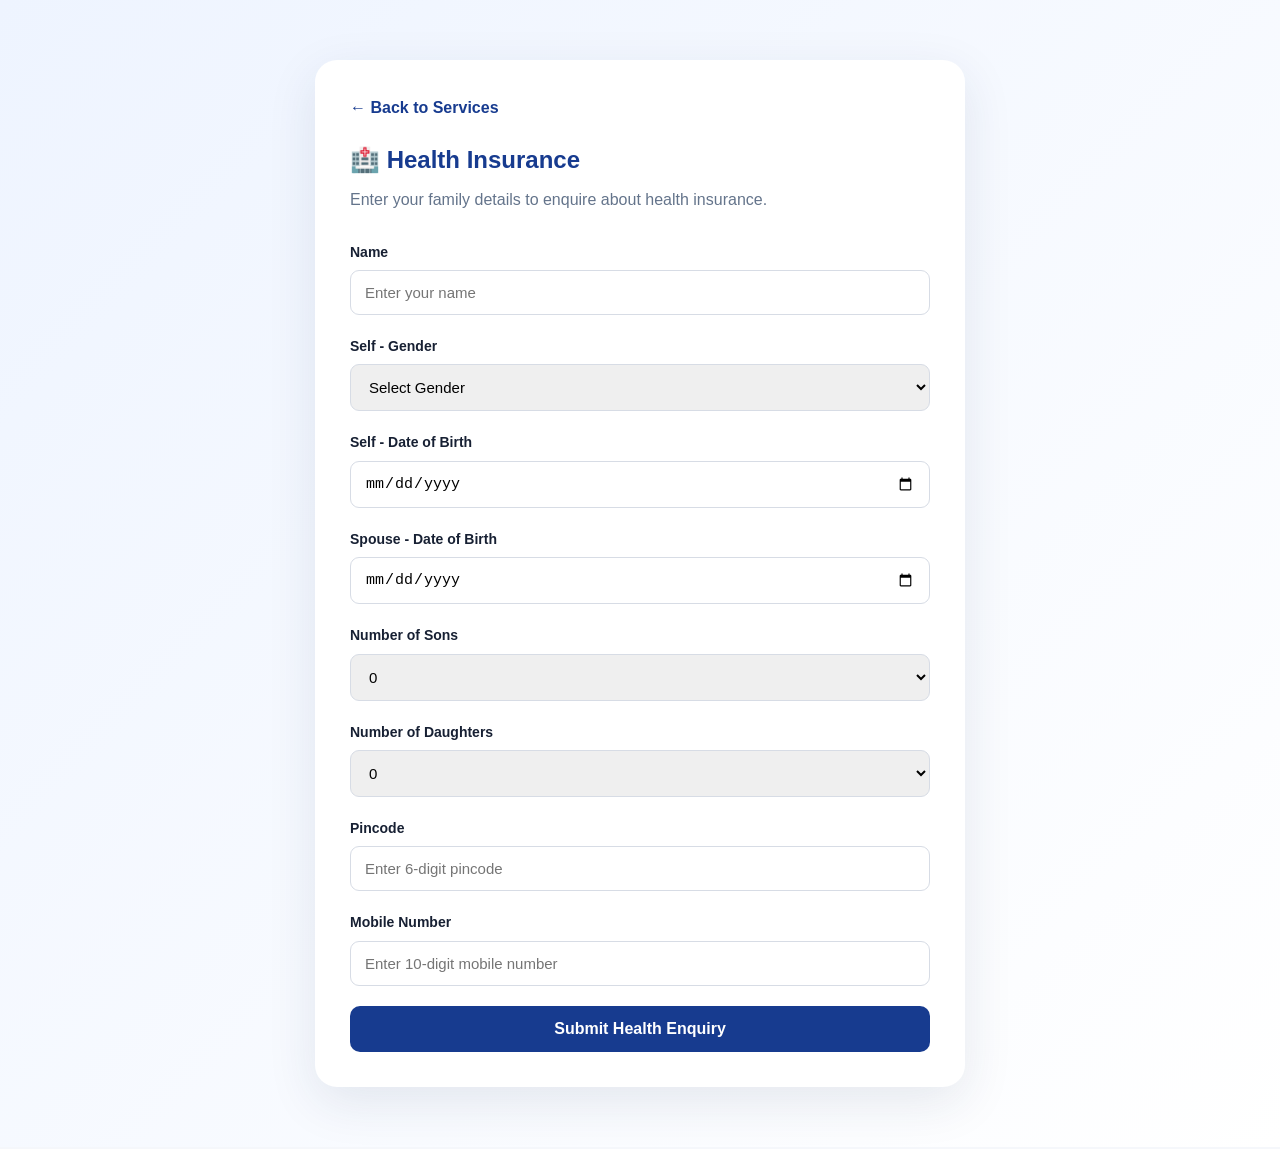
==== health-insurance.html @ 6e9e3ba7 "second commit" ====
<!DOCTYPE html>
<html lang="en">
<head>
    <meta charset="UTF-8">
    <meta name="viewport" content="width=device-width, initial-scale=1.0">

    <title>Health Insurance | AJ KALAI ASSOCIATES</title>

    <link rel="stylesheet" href="style.css">
</head>

<body>

<section class="form-page">

    <div class="form-container">

        <a href="index.html" class="back-link">
            ← Back to Services
        </a>

        <h1>🏥 Health Insurance</h1>

        <p class="subtitle">
            Enter your family details to enquire about health insurance.
        </p>

        <div id="successMessage" class="success-message"></div>

        <form class="service-form" data-service="health">

            <div class="form-group">
                <label for="name">Name</label>

                <input
                    type="text"
                    id="name"
                    name="name"
                    placeholder="Enter your name"
                    required
                >
            </div>


            <div class="form-group">

                <label for="gender">
                    Self - Gender
                </label>

                <select
                    id="gender"
                    name="gender"
                    required
                >
                    <option value="">
                        Select Gender
                    </option>

                    <option value="Male">
                        Male
                    </option>

                    <option value="Female">
                        Female
                    </option>
                </select>

            </div>


            <div class="form-group">

                <label for="selfDob">
                    Self - Date of Birth
                </label>

                <input
                    type="date"
                    id="selfDob"
                    name="selfDob"
                    required
                >

            </div>


            <div class="form-group">

                <label for="spouseDob">
                    Spouse - Date of Birth
                </label>

                <input
                    type="date"
                    id="spouseDob"
                    name="spouseDob"
                >

            </div>


            <div class="form-group">

                <label for="sonCount">
                    Number of Sons
                </label>

                <select
                    id="sonCount"
                    name="sonCount"
                >
                    <option value="0">0</option>
                    <option value="1">1</option>
                    <option value="2">2</option>
                </select>

            </div>


            <div id="sonFields" class="dynamic-fields"></div>


            <div class="form-group">

                <label for="daughterCount">
                    Number of Daughters
                </label>

                <select
                    id="daughterCount"
                    name="daughterCount"
                >
                    <option value="0">0</option>
                    <option value="1">1</option>
                    <option value="2">2</option>
                </select>

            </div>


            <div id="daughterFields" class="dynamic-fields"></div>


            <div class="form-group">

                <label for="pincode">
                    Pincode
                </label>

                <input
                    type="text"
                    id="pincode"
                    name="pincode"
                    maxlength="6"
                    inputmode="numeric"
                    placeholder="Enter 6-digit pincode"
                    required
                >

            </div>


            <div class="form-group">

                <label for="mobile">
                    Mobile Number
                </label>

                <input
                    type="tel"
                    id="mobile"
                    name="mobile"
                    maxlength="10"
                    inputmode="numeric"
                    placeholder="Enter 10-digit mobile number"
                    required
                >

            </div>


            <button
                type="submit"
                class="submit-btn"
            >
                Submit Health Enquiry
            </button>

        </form>

    </div>

</section>

<script src="script.js"></script>

</body>
</html>
---- style.css ----
* {
    margin: 0;
    padding: 0;
    box-sizing: border-box;
}

html {
    scroll-behavior: smooth;
}

body {
    font-family: Arial, Helvetica, sans-serif;
    background: #f5f7fb;
    color: #172033;
    line-height: 1.6;
}


/* HEADER */

.header {
    position: sticky;
    top: 0;
    z-index: 1000;

    display: flex;
    justify-content: space-between;
    align-items: center;

    padding: 16px 7%;

    background: rgba(255,255,255,0.96);
    backdrop-filter: blur(12px);

    border-bottom: 1px solid #e5e7eb;
}

.brand {
    display: flex;
    align-items: center;
    gap: 12px;
}

.logo {
    width: 48px;
    height: 48px;

    display: flex;
    justify-content: center;
    align-items: center;

    border-radius: 14px;

    background: #173b8f;
    color: white;

    font-size: 20px;
    font-weight: 800;
}

.brand h1 {
    font-size: 18px;
    color: #173b8f;
}

.brand p {
    font-size: 12px;
    color: #64748b;
}

.header-contact {
    display: flex;
    gap: 20px;
}

.header-contact a {
    text-decoration: none;
    color: #173b8f;
    font-weight: 600;
    font-size: 14px;
}


/* HERO */

.hero {
    min-height: 520px;

    display: flex;
    justify-content: center;
    align-items: center;

    text-align: center;

    padding: 70px 20px;

    background:
        radial-gradient(circle at top right, #dce8ff, transparent 40%),
        linear-gradient(135deg, #eef4ff, #ffffff);
}

.hero-content {
    max-width: 800px;
}

.badge {
    display: inline-block;

    padding: 7px 16px;

    border-radius: 30px;

    background: #e7efff;
    color: #173b8f;

    font-size: 12px;
    font-weight: 800;
    letter-spacing: 1px;
}

.hero h2 {
    margin-top: 20px;

    font-size: clamp(34px, 6vw, 64px);

    color: #173b8f;
}

.hero p {
    margin-top: 15px;

    font-size: 19px;
    color: #526075;
}

.hero-owner {
    font-weight: 700;
    color: #172033 !important;
}

.hero-buttons {
    margin-top: 30px;

    display: flex;
    justify-content: center;
    gap: 14px;

    flex-wrap: wrap;
}

.btn {
    padding: 13px 24px;

    border-radius: 10px;

    text-decoration: none;

    font-weight: 700;
}

.btn.primary {
    background: #173b8f;
    color: white;
}

.btn.secondary {
    background: white;
    color: #173b8f;

    border: 1px solid #d4dbea;
}


/* SERVICES */

.services-section {
    padding: 90px 7%;
}

.section-title {
    text-align: center;
    max-width: 650px;
    margin: auto;
}

.section-title span {
    color: #173b8f;
    font-size: 13px;
    font-weight: 800;
    letter-spacing: 1px;
}

.section-title h2 {
    margin-top: 8px;
    font-size: 36px;
}

.section-title p {
    margin-top: 8px;
    color: #64748b;
}

.services-grid {
    margin-top: 45px;

    display: grid;

    grid-template-columns:
        repeat(3, minmax(0, 1fr));

    gap: 22px;
}

.service-card {
    display: block;

    padding: 30px;

    background: white;

    border: 1px solid #e6eaf1;

    border-radius: 20px;

    text-decoration: none;

    color: inherit;

    transition:
        transform .25s ease,
        box-shadow .25s ease;
}

.service-card:hover {
    transform: translateY(-7px);

    box-shadow:
        0 18px 45px rgba(25, 45, 90, .12);
}

.service-icon {
    width: 58px;
    height: 58px;

    display: flex;
    justify-content: center;
    align-items: center;

    border-radius: 15px;

    background: #eef4ff;

    font-size: 28px;
}

.service-card h3 {
    margin-top: 20px;
    font-size: 21px;
}

.service-card p {
    margin-top: 9px;

    color: #64748b;

    font-size: 14px;
}

.service-link {
    display: inline-block;

    margin-top: 20px;

    color: #173b8f;

    font-weight: 700;

    font-size: 14px;
}


/* CONTACT */

.contact-section {
    padding: 20px 7% 90px;
}

.contact-box {
    max-width: 900px;
    margin: auto;

    padding: 55px 25px;

    text-align: center;

    background: #173b8f;
    color: white;

    border-radius: 25px;
}

.contact-box .badge {
    background: rgba(255,255,255,.15);
    color: white;
}

.contact-box h2 {
    margin-top: 15px;
    font-size: 34px;
}

.contact-box p {
    margin-top: 8px;
    opacity: .85;
}

.phone-buttons {
    margin-top: 25px;

    display: flex;
    justify-content: center;
    gap: 12px;

    flex-wrap: wrap;
}

.phone-buttons a {
    padding: 12px 20px;

    background: white;

    color: #173b8f;

    border-radius: 9px;

    text-decoration: none;

    font-weight: 700;
}


/* FOOTER */

.footer {
    padding: 35px 20px;

    text-align: center;

    background: #101827;

    color: white;
}

.footer h3 {
    color: white;
}

.footer p {
    margin-top: 5px;

    color: #aeb8ca;

    font-size: 13px;
}


/* FORM PAGES */

.form-page {
    min-height: 100vh;

    padding: 60px 20px;

    background:
        linear-gradient(
            135deg,
            #eef4ff,
            #ffffff
        );
}

.form-container {
    max-width: 650px;

    margin: auto;

    background: white;

    padding: 35px;

    border-radius: 22px;

    box-shadow:
        0 15px 50px rgba(25,45,90,.10);
}

.form-container h1 {
    color: #173b8f;

    margin-bottom: 8px;
}

.form-container .subtitle {
    color: #64748b;

    margin-bottom: 28px;
}

.form-group {
    margin-bottom: 20px;
}

.form-group label {
    display: block;

    margin-bottom: 7px;

    font-weight: 700;

    font-size: 14px;
}

.form-group input,
.form-group select,
.form-group textarea {
    width: 100%;

    padding: 13px 14px;

    border: 1px solid #d7dce5;

    border-radius: 9px;

    font-size: 15px;

    outline: none;
}

.form-group input:focus,
.form-group select:focus,
.form-group textarea:focus {
    border-color: #173b8f;

    box-shadow:
        0 0 0 3px rgba(23,59,143,.08);
}

.form-group textarea {
    min-height: 130px;

    resize: vertical;
}

.submit-btn {
    width: 100%;

    padding: 14px;

    border: none;

    border-radius: 10px;

    background: #173b8f;

    color: white;

    font-size: 16px;

    font-weight: 700;

    cursor: pointer;
}

.submit-btn:hover {
    background: #102e72;
}

.back-link {
    display: inline-block;

    margin-bottom: 20px;

    color: #173b8f;

    text-decoration: none;

    font-weight: 700;
}

.dynamic-fields {
    margin-top: 10px;
}


/* SUCCESS */

.success-message {
    display: none;

    padding: 15px;

    margin-bottom: 20px;

    border-radius: 10px;

    background: #e9f9ef;

    color: #18713b;

    font-weight: 600;
}


/* MOBILE */

@media (max-width: 900px) {

    .services-grid {
        grid-template-columns:
            repeat(2, minmax(0, 1fr));
    }

}

@media (max-width: 650px) {

    .header {
        flex-direction: column;
        gap: 12px;
    }

    .header-contact {
        flex-direction: column;
        gap: 3px;
        align-items: center;
    }

    .hero {
        min-height: 460px;
    }

    .hero h2 {
        font-size: 36px;
    }

    .services-section {
        padding: 65px 5%;
    }

    .services-grid {
        grid-template-columns: 1fr;
    }

    .form-container {
        padding: 25px 20px;
    }

}
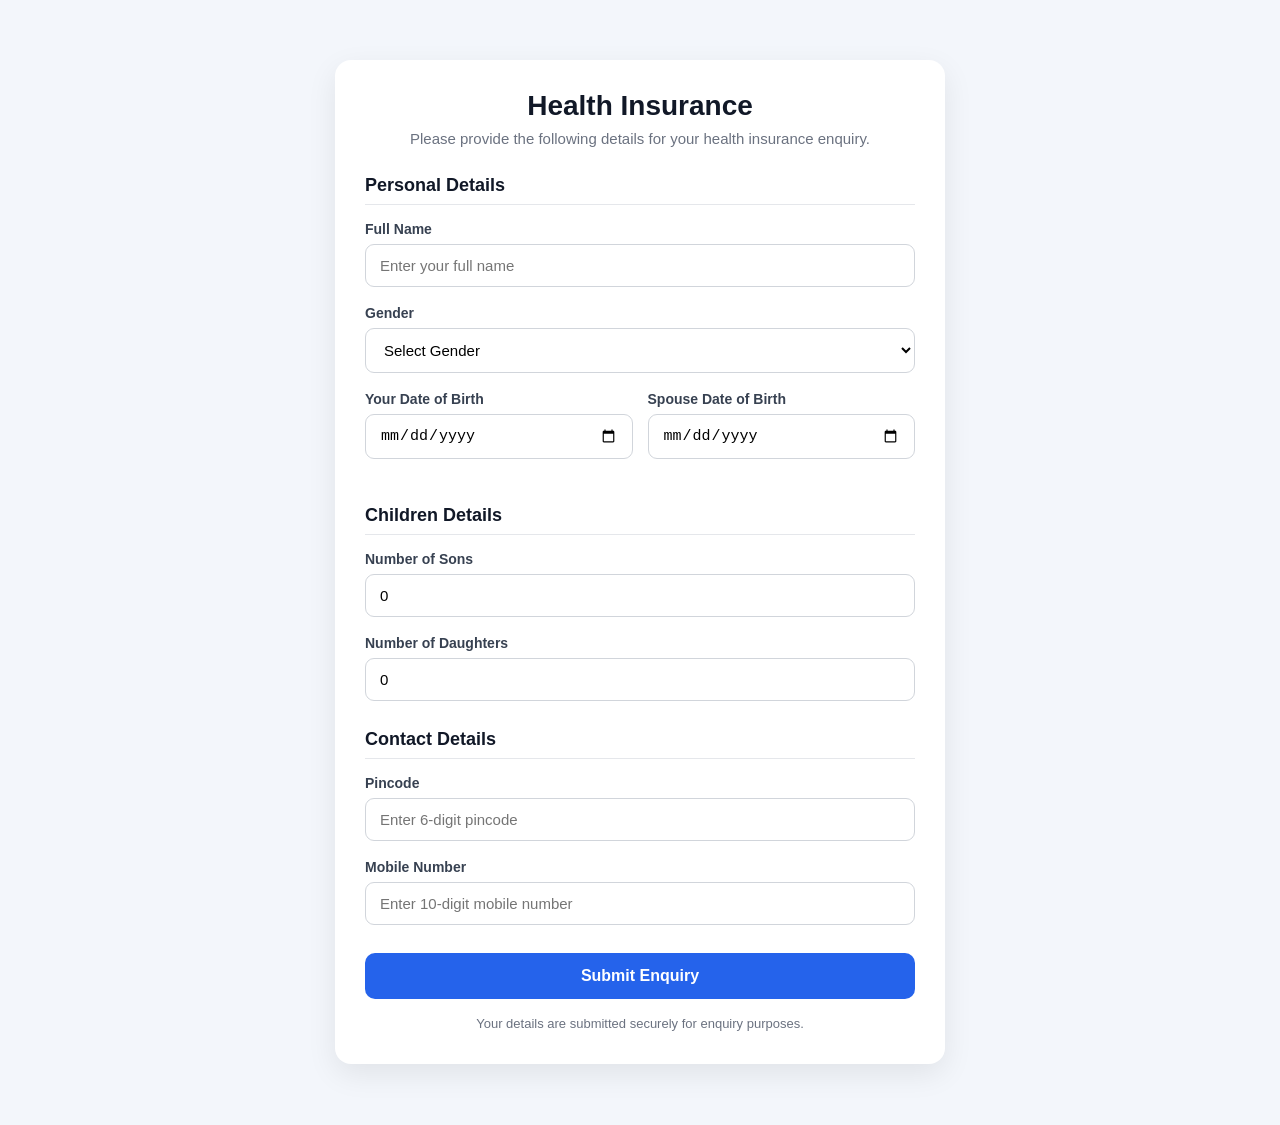
==== commit 7ef3772a: "4rd" ====
--- a/health-insurance.html
+++ b/health-insurance.html
@@ -1,200 +1,442 @@
 <!DOCTYPE html>
 <html lang="en">
+
 <head>
     <meta charset="UTF-8">
-    <meta name="viewport" content="width=device-width, initial-scale=1.0">
-
-    <title>Health Insurance | AJ KALAI ASSOCIATES</title>
-
-    <link rel="stylesheet" href="style.css">
+
+    <meta
+        name="viewport"
+        content="width=device-width, initial-scale=1.0"
+    >
+
+    <title>Health Insurance - AJ KALAI ASSOCIATES</title>
+
+    <style>
+
+        * {
+            box-sizing: border-box;
+        }
+
+        body {
+            margin: 0;
+            padding: 0;
+            font-family: Arial, Helvetica, sans-serif;
+            background: #f3f6fb;
+            color: #1f2937;
+        }
+
+        .container {
+            width: 100%;
+            max-width: 650px;
+            margin: 40px auto;
+            padding: 20px;
+        }
+
+        .form-card {
+            background: #ffffff;
+            border-radius: 16px;
+            padding: 30px;
+            box-shadow: 0 10px 30px rgba(0, 0, 0, 0.08);
+        }
+
+        .header {
+            text-align: center;
+            margin-bottom: 28px;
+        }
+
+        .header h1 {
+            margin: 0 0 8px;
+            font-size: 28px;
+            color: #111827;
+        }
+
+        .header p {
+            margin: 0;
+            color: #6b7280;
+            font-size: 15px;
+        }
+
+        .form-group {
+            margin-bottom: 18px;
+        }
+
+        label {
+            display: block;
+            margin-bottom: 7px;
+            font-size: 14px;
+            font-weight: 600;
+            color: #374151;
+        }
+
+        input,
+        select {
+            width: 100%;
+            padding: 12px 14px;
+            border: 1px solid #d1d5db;
+            border-radius: 9px;
+            font-size: 15px;
+            outline: none;
+            background: #ffffff;
+        }
+
+        input:focus,
+        select:focus {
+            border-color: #2563eb;
+            box-shadow: 0 0 0 3px rgba(37, 99, 235, 0.10);
+        }
+
+        .row {
+            display: grid;
+            grid-template-columns: 1fr 1fr;
+            gap: 15px;
+        }
+
+        .section-title {
+            margin: 28px 0 16px;
+            padding-bottom: 8px;
+            border-bottom: 1px solid #e5e7eb;
+            font-size: 18px;
+            color: #111827;
+        }
+
+        .submit-btn {
+            width: 100%;
+            border: none;
+            border-radius: 10px;
+            padding: 14px 20px;
+            margin-top: 10px;
+            background: #2563eb;
+            color: #ffffff;
+            font-size: 16px;
+            font-weight: 700;
+            cursor: pointer;
+        }
+
+        .submit-btn:hover {
+            background: #1d4ed8;
+        }
+
+        .note {
+            margin-top: 15px;
+            text-align: center;
+            color: #6b7280;
+            font-size: 13px;
+            line-height: 1.5;
+        }
+
+        #successMessage {
+            display: none;
+            margin-bottom: 18px;
+            padding: 12px 15px;
+            border-radius: 8px;
+            background: #dcfce7;
+            color: #166534;
+            font-size: 14px;
+            text-align: center;
+        }
+
+        #successMessage.error {
+            background: #fee2e2;
+            color: #991b1b;
+        }
+
+        @media (max-width: 600px) {
+
+            .container {
+                margin: 15px auto;
+                padding: 12px;
+            }
+
+            .form-card {
+                padding: 22px 18px;
+            }
+
+            .header h1 {
+                font-size: 24px;
+            }
+
+            .row {
+                grid-template-columns: 1fr;
+                gap: 0;
+            }
+        }
+
+    </style>
 </head>
 
+
 <body>
 
-<section class="form-page">
-
-    <div class="form-container">
-
-        <a href="index.html" class="back-link">
-            ← Back to Services
-        </a>
-
-        <h1>🏥 Health Insurance</h1>
-
-        <p class="subtitle">
-            Enter your family details to enquire about health insurance.
-        </p>
-
-        <div id="successMessage" class="success-message"></div>
-
-        <form class="service-form" data-service="health">
-
-            <div class="form-group">
-                <label for="name">Name</label>
-
-                <input
-                    type="text"
-                    id="name"
-                    name="name"
-                    placeholder="Enter your name"
-                    required
+    <div class="container">
+
+        <div class="form-card">
+
+            <div class="header">
+
+                <h1>Health Insurance</h1>
+
+                <p>
+                    Please provide the following details
+                    for your health insurance enquiry.
+                </p>
+
+            </div>
+
+
+            <!-- Success / Error Message -->
+
+            <div id="successMessage"></div>
+
+
+            <!-- ==================================================
+                 HEALTH INSURANCE FORM
+                 ================================================== -->
+
+            <form
+                class="service-form"
+                data-service="health"
+                novalidate
+            >
+
+
+                <!-- ===============================
+                     PERSONAL DETAILS
+                     =============================== -->
+
+                <h2 class="section-title">
+                    Personal Details
+                </h2>
+
+
+                <!-- Name -->
+
+                <div class="form-group">
+
+                    <label for="name">
+                        Full Name
+                    </label>
+
+                    <input
+                        type="text"
+                        id="name"
+                        name="name"
+                        placeholder="Enter your full name"
+                        autocomplete="name"
+                        required
+                    >
+
+                </div>
+
+
+                <!-- Gender -->
+
+                <div class="form-group">
+
+                    <label for="gender">
+                        Gender
+                    </label>
+
+                    <select
+                        id="gender"
+                        name="gender"
+                        required
+                    >
+
+                        <option value="">
+                            Select Gender
+                        </option>
+
+                        <option value="Male">
+                            Male
+                        </option>
+
+                        <option value="Female">
+                            Female
+                        </option>
+
+                        <option value="Other">
+                            Other
+                        </option>
+
+                    </select>
+
+                </div>
+
+
+                <!-- DOB -->
+
+                <div class="row">
+
+                    <div class="form-group">
+
+                        <label for="selfDob">
+                            Your Date of Birth
+                        </label>
+
+                        <input
+                            type="date"
+                            id="selfDob"
+                            name="selfDob"
+                            required
+                        >
+
+                    </div>
+
+
+                    <div class="form-group">
+
+                        <label for="spouseDob">
+                            Spouse Date of Birth
+                        </label>
+
+                        <input
+                            type="date"
+                            id="spouseDob"
+                            name="spouseDob"
+                        >
+
+                    </div>
+
+                </div>
+
+
+                <!-- ===============================
+                     CHILDREN DETAILS
+                     =============================== -->
+
+                <h2 class="section-title">
+                    Children Details
+                </h2>
+
+
+                <!-- Son Count -->
+
+                <div class="form-group">
+
+                    <label for="sonCount">
+                        Number of Sons
+                    </label>
+
+                    <input
+                        type="number"
+                        id="sonCount"
+                        name="sonCount"
+                        min="0"
+                        max="2"
+                        step="1"
+                        value="0"
+                        inputmode="numeric"
+                    >
+
+                </div>
+
+
+                <!-- Daughter Count -->
+
+                <div class="form-group">
+
+                    <label for="daughterCount">
+                        Number of Daughters
+                    </label>
+
+                    <input
+                        type="number"
+                        id="daughterCount"
+                        name="daughterCount"
+                        min="0"
+                        max="2"
+                        step="1"
+                        value="0"
+                        inputmode="numeric"
+                    >
+
+                </div>
+
+
+                <!-- ===============================
+                     CONTACT DETAILS
+                     =============================== -->
+
+                <h2 class="section-title">
+                    Contact Details
+                </h2>
+
+
+                <!-- Pincode -->
+
+                <div class="form-group">
+
+                    <label for="pincode">
+                        Pincode
+                    </label>
+
+                    <input
+                        type="text"
+                        id="pincode"
+                        name="pincode"
+                        placeholder="Enter 6-digit pincode"
+                        inputmode="numeric"
+                        maxlength="6"
+                        pattern="[0-9]{6}"
+                        required
+                    >
+
+                </div>
+
+
+                <!-- Mobile -->
+
+                <div class="form-group">
+
+                    <label for="mobile">
+                        Mobile Number
+                    </label>
+
+                    <input
+                        type="tel"
+                        id="mobile"
+                        name="mobile"
+                        placeholder="Enter 10-digit mobile number"
+                        inputmode="numeric"
+                        maxlength="10"
+                        autocomplete="tel"
+                        required
+                    >
+
+                </div>
+
+
+                <!-- Submit -->
+
+                <button
+                    type="submit"
+                    class="submit-btn"
                 >
-            </div>
-
-
-            <div class="form-group">
-
-                <label for="gender">
-                    Self - Gender
-                </label>
-
-                <select
-                    id="gender"
-                    name="gender"
-                    required
-                >
-                    <option value="">
-                        Select Gender
-                    </option>
-
-                    <option value="Male">
-                        Male
-                    </option>
-
-                    <option value="Female">
-                        Female
-                    </option>
-                </select>
-
-            </div>
-
-
-            <div class="form-group">
-
-                <label for="selfDob">
-                    Self - Date of Birth
-                </label>
-
-                <input
-                    type="date"
-                    id="selfDob"
-                    name="selfDob"
-                    required
-                >
-
-            </div>
-
-
-            <div class="form-group">
-
-                <label for="spouseDob">
-                    Spouse - Date of Birth
-                </label>
-
-                <input
-                    type="date"
-                    id="spouseDob"
-                    name="spouseDob"
-                >
-
-            </div>
-
-
-            <div class="form-group">
-
-                <label for="sonCount">
-                    Number of Sons
-                </label>
-
-                <select
-                    id="sonCount"
-                    name="sonCount"
-                >
-                    <option value="0">0</option>
-                    <option value="1">1</option>
-                    <option value="2">2</option>
-                </select>
-
-            </div>
-
-
-            <div id="sonFields" class="dynamic-fields"></div>
-
-
-            <div class="form-group">
-
-                <label for="daughterCount">
-                    Number of Daughters
-                </label>
-
-                <select
-                    id="daughterCount"
-                    name="daughterCount"
-                >
-                    <option value="0">0</option>
-                    <option value="1">1</option>
-                    <option value="2">2</option>
-                </select>
-
-            </div>
-
-
-            <div id="daughterFields" class="dynamic-fields"></div>
-
-
-            <div class="form-group">
-
-                <label for="pincode">
-                    Pincode
-                </label>
-
-                <input
-                    type="text"
-                    id="pincode"
-                    name="pincode"
-                    maxlength="6"
-                    inputmode="numeric"
-                    placeholder="Enter 6-digit pincode"
-                    required
-                >
-
-            </div>
-
-
-            <div class="form-group">
-
-                <label for="mobile">
-                    Mobile Number
-                </label>
-
-                <input
-                    type="tel"
-                    id="mobile"
-                    name="mobile"
-                    maxlength="10"
-                    inputmode="numeric"
-                    placeholder="Enter 10-digit mobile number"
-                    required
-                >
-
-            </div>
-
-
-            <button
-                type="submit"
-                class="submit-btn"
-            >
-                Submit Health Enquiry
-            </button>
-
-        </form>
+                    Submit Enquiry
+                </button>
+
+
+                <div class="note">
+
+                    Your details are submitted securely
+                    for enquiry purposes.
+
+                </div>
+
+            </form>
+
+        </div>
 
     </div>
 
-</section>
-
-<script src="script.js"></script>
+
+    <!-- ======================================================
+         JAVASCRIPT
+         ====================================================== -->
+
+    <script src="script.js"></script>
 
 </body>
+
 </html>
 
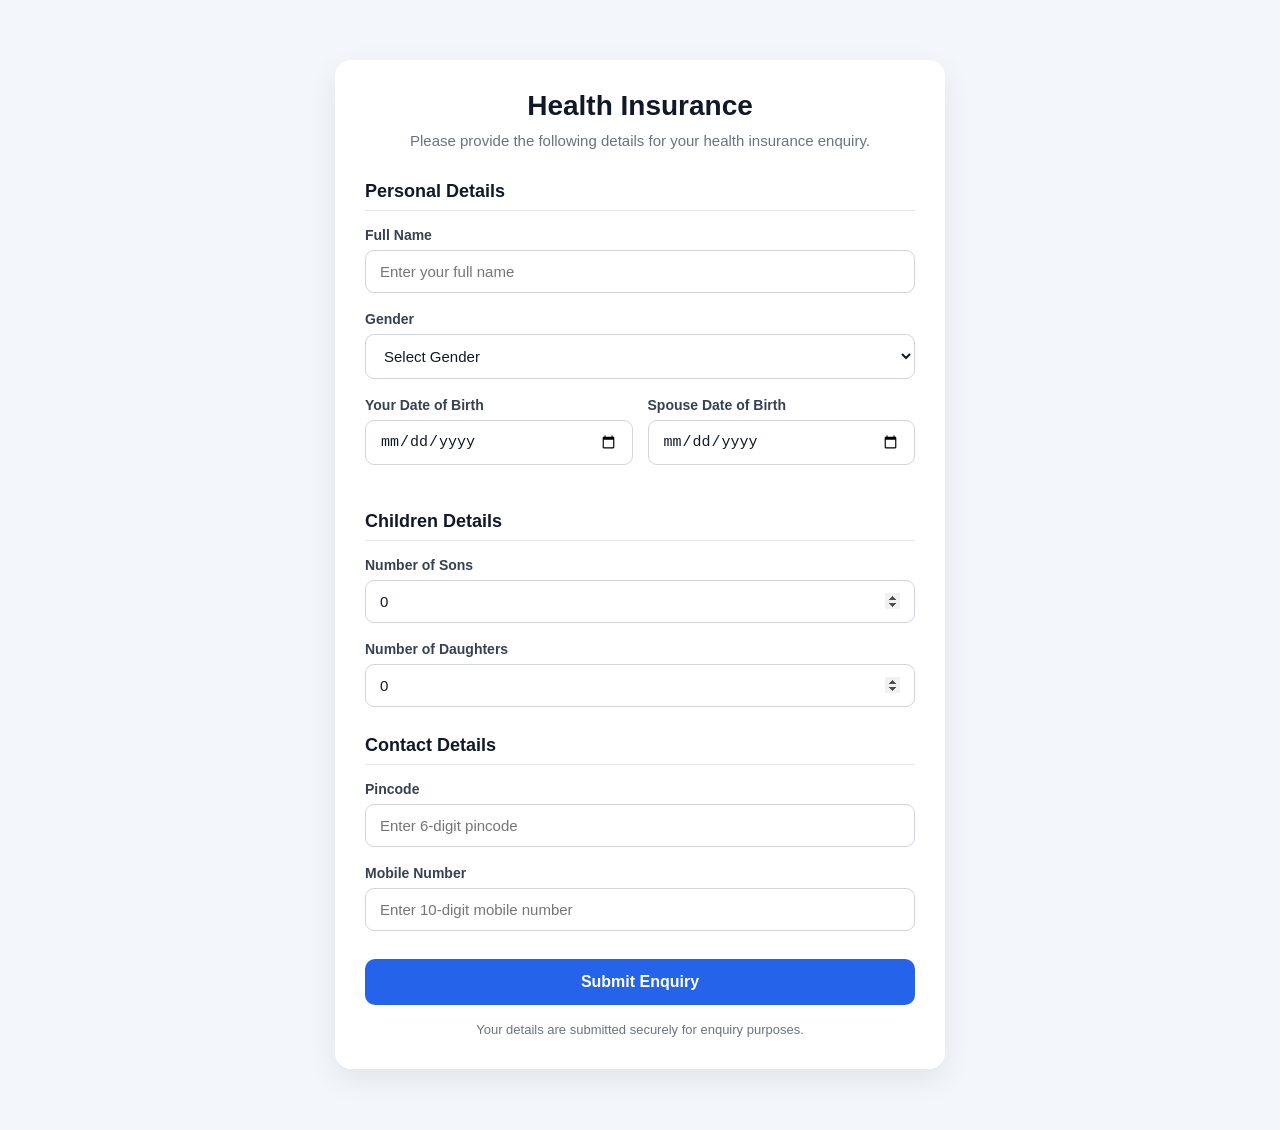
==== commit 15084256: "5rd" ====
--- a/health-insurance.html
+++ b/health-insurance.html
@@ -2,6 +2,7 @@
 <html lang="en">
 
 <head>
+
     <meta charset="UTF-8">
 
     <meta
@@ -9,7 +10,10 @@
         content="width=device-width, initial-scale=1.0"
     >
 
-    <title>Health Insurance - AJ KALAI ASSOCIATES</title>
+    <title>
+        Health Insurance - AJ KALAI ASSOCIATES
+    </title>
+
 
     <style>
 
@@ -17,180 +21,336 @@
             box-sizing: border-box;
         }
 
+
         body {
+
             margin: 0;
+
             padding: 0;
-            font-family: Arial, Helvetica, sans-serif;
+
+            font-family:
+                Arial,
+                Helvetica,
+                sans-serif;
+
             background: #f3f6fb;
+
             color: #1f2937;
         }
 
+
         .container {
+
             width: 100%;
+
             max-width: 650px;
+
             margin: 40px auto;
+
             padding: 20px;
         }
 
+
         .form-card {
+
             background: #ffffff;
+
             border-radius: 16px;
+
             padding: 30px;
-            box-shadow: 0 10px 30px rgba(0, 0, 0, 0.08);
-        }
+
+            box-shadow:
+                0 10px 30px
+                rgba(0, 0, 0, 0.08);
+        }
+
 
         .header {
+
             text-align: center;
+
             margin-bottom: 28px;
         }
 
+
         .header h1 {
+
             margin: 0 0 8px;
+
             font-size: 28px;
+
             color: #111827;
         }
 
+
         .header p {
+
             margin: 0;
+
             color: #6b7280;
+
             font-size: 15px;
-        }
+
+            line-height: 1.5;
+        }
+
 
         .form-group {
+
             margin-bottom: 18px;
         }
 
+
         label {
+
             display: block;
+
             margin-bottom: 7px;
+
             font-size: 14px;
+
             font-weight: 600;
+
             color: #374151;
         }
+
 
         input,
         select {
+
             width: 100%;
+
             padding: 12px 14px;
-            border: 1px solid #d1d5db;
+
+            border:
+                1px solid #d1d5db;
+
             border-radius: 9px;
+
             font-size: 15px;
+
             outline: none;
+
             background: #ffffff;
-        }
+
+            color: #111827;
+        }
+
 
         input:focus,
         select:focus {
+
             border-color: #2563eb;
-            box-shadow: 0 0 0 3px rgba(37, 99, 235, 0.10);
-        }
+
+            box-shadow:
+                0 0 0 3px
+                rgba(37, 99, 235, 0.10);
+        }
+
+
+        input[type="number"] {
+
+            appearance: auto;
+
+            -moz-appearance: textfield;
+        }
+
+
+        input[type="number"]::-webkit-inner-spin-button,
+        input[type="number"]::-webkit-outer-spin-button {
+
+            opacity: 1;
+        }
+
 
         .row {
+
             display: grid;
-            grid-template-columns: 1fr 1fr;
+
+            grid-template-columns:
+                1fr 1fr;
+
             gap: 15px;
         }
 
+
         .section-title {
-            margin: 28px 0 16px;
+
+            margin:
+                28px 0 16px;
+
             padding-bottom: 8px;
-            border-bottom: 1px solid #e5e7eb;
+
+            border-bottom:
+                1px solid #e5e7eb;
+
             font-size: 18px;
+
             color: #111827;
         }
 
+
         .submit-btn {
+
             width: 100%;
+
             border: none;
+
             border-radius: 10px;
+
             padding: 14px 20px;
+
             margin-top: 10px;
+
             background: #2563eb;
+
             color: #ffffff;
+
             font-size: 16px;
+
             font-weight: 700;
+
             cursor: pointer;
-        }
+
+            transition:
+                background 0.2s ease,
+                transform 0.1s ease;
+        }
+
 
         .submit-btn:hover {
+
             background: #1d4ed8;
         }
 
+
+        .submit-btn:active {
+
+            transform: scale(0.99);
+        }
+
+
         .note {
+
             margin-top: 15px;
+
             text-align: center;
+
             color: #6b7280;
+
             font-size: 13px;
+
             line-height: 1.5;
         }
 
+
         #successMessage {
+
             display: none;
+
             margin-bottom: 18px;
+
             padding: 12px 15px;
+
             border-radius: 8px;
+
             background: #dcfce7;
+
             color: #166534;
+
             font-size: 14px;
+
             text-align: center;
         }
 
+
         #successMessage.error {
+
             background: #fee2e2;
+
             color: #991b1b;
         }
 
+
         @media (max-width: 600px) {
 
             .container {
-                margin: 15px auto;
+
+                margin:
+                    15px auto;
+
                 padding: 12px;
             }
 
+
             .form-card {
-                padding: 22px 18px;
+
+                padding:
+                    22px 18px;
             }
 
+
             .header h1 {
+
                 font-size: 24px;
             }
 
+
             .row {
-                grid-template-columns: 1fr;
+
+                grid-template-columns:
+                    1fr;
+
                 gap: 0;
             }
+
         }
 
     </style>
+
 </head>
 
 
 <body>
 
+
     <div class="container">
 
+
         <div class="form-card">
 
+
+            <!-- =========================================
+                 HEADER
+                 ========================================= -->
+
             <div class="header">
 
-                <h1>Health Insurance</h1>
+                <h1>
+                    Health Insurance
+                </h1>
 
                 <p>
-                    Please provide the following details
-                    for your health insurance enquiry.
+                    Please provide the following
+                    details for your health insurance
+                    enquiry.
                 </p>
 
             </div>
 
 
-            <!-- Success / Error Message -->
-
-            <div id="successMessage"></div>
-
-
-            <!-- ==================================================
+            <!-- =========================================
+                 SUCCESS / ERROR MESSAGE
+                 ========================================= -->
+
+            <div
+                id="successMessage">
+            </div>
+
+
+            <!-- =========================================
                  HEALTH INSURANCE FORM
-                 ================================================== -->
+                 ========================================= -->
 
             <form
                 class="service-form"
@@ -199,16 +359,16 @@
             >
 
 
-                <!-- ===============================
+                <!-- =====================================
                      PERSONAL DETAILS
-                     =============================== -->
+                     ===================================== -->
 
                 <h2 class="section-title">
                     Personal Details
                 </h2>
 
 
-                <!-- Name -->
+                <!-- Full Name -->
 
                 <div class="form-group">
 
@@ -263,9 +423,14 @@
                 </div>
 
 
-                <!-- DOB -->
+                <!-- =====================================
+                     DATE OF BIRTH
+                     ===================================== -->
 
                 <div class="row">
+
+
+                    <!-- Self DOB -->
 
                     <div class="form-group">
 
@@ -283,6 +448,8 @@
                     </div>
 
 
+                    <!-- Spouse DOB -->
+
                     <div class="form-group">
 
                         <label for="spouseDob">
@@ -297,12 +464,13 @@
 
                     </div>
 
-                </div>
-
-
-                <!-- ===============================
+
+                </div>
+
+
+                <!-- =====================================
                      CHILDREN DETAILS
-                     =============================== -->
+                     ===================================== -->
 
                 <h2 class="section-title">
                     Children Details
@@ -322,7 +490,6 @@
                         id="sonCount"
                         name="sonCount"
                         min="0"
-                        max="2"
                         step="1"
                         value="0"
                         inputmode="numeric"
@@ -344,7 +511,6 @@
                         id="daughterCount"
                         name="daughterCount"
                         min="0"
-                        max="2"
                         step="1"
                         value="0"
                         inputmode="numeric"
@@ -353,9 +519,9 @@
                 </div>
 
 
-                <!-- ===============================
+                <!-- =====================================
                      CONTACT DETAILS
-                     =============================== -->
+                     ===================================== -->
 
                 <h2 class="section-title">
                     Contact Details
@@ -406,15 +572,21 @@
                 </div>
 
 
-                <!-- Submit -->
+                <!-- =====================================
+                     SUBMIT BUTTON
+                     ===================================== -->
 
                 <button
                     type="submit"
                     class="submit-btn"
                 >
+
                     Submit Enquiry
+
                 </button>
 
+
+                <!-- Information -->
 
                 <div class="note">
 
@@ -423,19 +595,23 @@
 
                 </div>
 
+
             </form>
 
+
         </div>
 
+
     </div>
 
 
-    <!-- ======================================================
+    <!-- =============================================
          JAVASCRIPT
-         ====================================================== -->
+         ============================================= -->
 
     <script src="script.js"></script>
 
+
 </body>
 
 </html>
